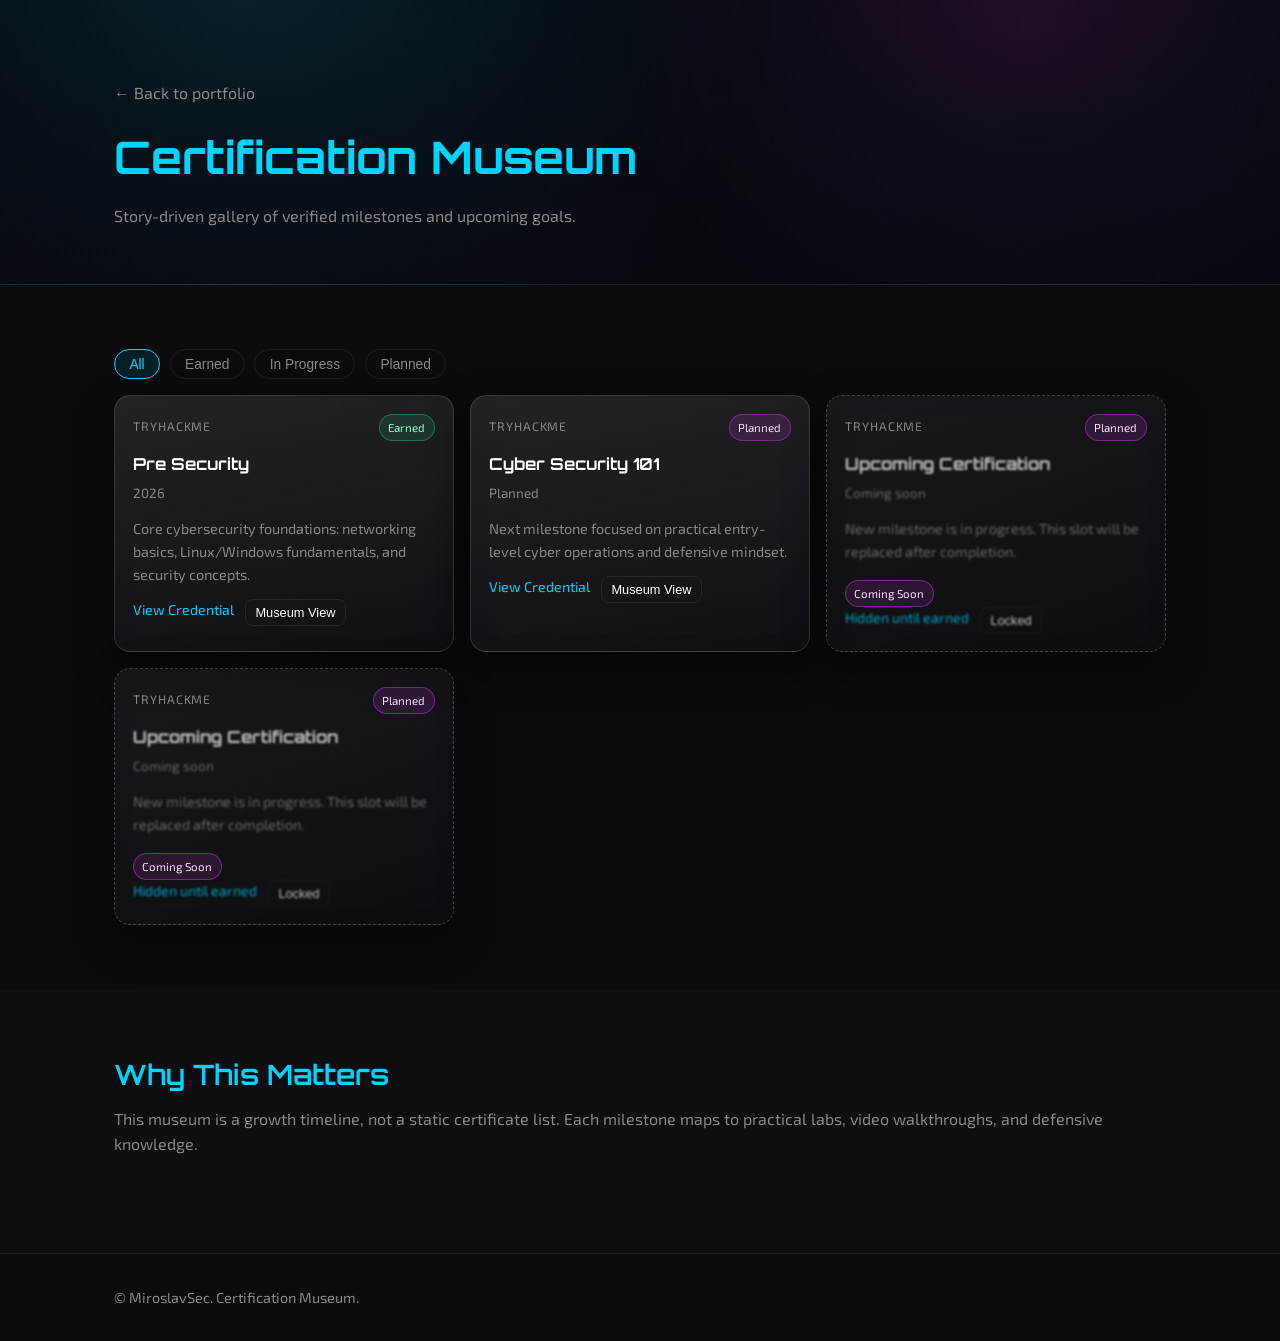
==== docs/certifications.html @ 4a41750f "Enhance portfolio website: certification museum, animations, and UI polish" ====
<!DOCTYPE html>
<html lang="en">
<head>
    <meta charset="UTF-8">
    <meta name="viewport" content="width=device-width, initial-scale=1.0">
    <meta name="description" content="MiroslavSec Certification Museum - verified cybersecurity learning milestones.">
    <title>MiroslavSec | Certification Museum</title>
    <link rel="preconnect" href="https://fonts.googleapis.com">
    <link rel="preconnect" href="https://fonts.gstatic.com" crossorigin>
    <link href="https://fonts.googleapis.com/css2?family=Orbitron:wght@400;600;700&family=Exo+2:wght@300;400;500&display=swap" rel="stylesheet">
    <link rel="stylesheet" href="styles.css">
    <link rel="stylesheet" href="certifications.css">
</head>
<body>
    <header class="museum-hero">
        <div class="museum-hero-overlay"></div>
        <div class="container museum-hero-content">
            <a class="museum-back" href="index.html">← Back to portfolio</a>
            <h1>Certification Museum</h1>
            <p>Story-driven gallery of verified milestones and upcoming goals.</p>
        </div>
    </header>

    <main class="museum-main">
        <section class="section">
            <div class="container">
                <div class="museum-filters" id="museum-filters">
                    <button class="museum-filter active" type="button" data-filter="all">All</button>
                    <button class="museum-filter" type="button" data-filter="earned">Earned</button>
                    <button class="museum-filter" type="button" data-filter="progress">In Progress</button>
                    <button class="museum-filter" type="button" data-filter="planned">Planned</button>
                </div>
                <div class="museum-grid" id="museum-grid"></div>
            </div>
        </section>

        <section class="section section-alt">
            <div class="container">
                <h2 class="section-title">Why This Matters</h2>
                <p class="section-desc">
                    This museum is a growth timeline, not a static certificate list. Each milestone maps to practical labs, video walkthroughs, and defensive knowledge.
                </p>
            </div>
        </section>
    </main>

    <div class="cert-modal" id="cert-modal" aria-hidden="true">
        <div class="cert-modal-backdrop" data-close-modal="true"></div>
        <article class="cert-modal-card" role="dialog" aria-modal="true" aria-labelledby="cert-modal-title">
            <button class="cert-modal-close" type="button" data-close-modal="true" aria-label="Close">×</button>
            <p class="cert-modal-issuer" id="cert-modal-issuer"></p>
            <h3 id="cert-modal-title"></h3>
            <p class="cert-modal-date" id="cert-modal-date"></p>
            <p class="cert-modal-desc" id="cert-modal-desc"></p>
            <div class="cert-modal-actions">
                <a id="cert-modal-credential" class="btn btn-secondary" href="#" target="_blank" rel="noopener noreferrer">View Credential</a>
            </div>
        </article>
    </div>

    <footer class="footer">
        <div class="container">
            <p>&copy; MiroslavSec. Certification Museum.</p>
        </div>
    </footer>

    <script src="certifications.js"></script>
</body>
</html>
---- docs/styles.css ----
/* Design system - banner aesthetic */
:root {
    --bg-dark: #0a0a0f;
    --bg-card: #111;
    --bg-alt: #0d0d12;
    --cyan: #00d4ff;
    --cyan-dim: rgba(0, 212, 255, 0.6);
    --magenta: #e040fb;
    --magenta-dim: rgba(224, 64, 251, 0.5);
    --text: #ffffff;
    --text-muted: #888;
    --border: rgba(255, 255, 255, 0.08);
    --glow-cyan: 0 0 20px rgba(0, 212, 255, 0.3);
    --glow-magenta: 0 0 20px rgba(224, 64, 251, 0.2);
    --font-heading: 'Orbitron', sans-serif;
    --font-body: 'Exo 2', sans-serif;
    --radius: 8px;
    --transition: 0.25s ease;
}

*,
*::before,
*::after {
    box-sizing: border-box;
}

html {
    scroll-behavior: smooth;
}

body {
    margin: 0;
    font-family: var(--font-body);
    background: var(--bg-dark);
    color: var(--text);
    line-height: 1.6;
    -webkit-font-smoothing: antialiased;
}

/* Hero */
.hero {
    position: relative;
    min-height: 50vh;
    display: flex;
    align-items: center;
    justify-content: center;
    overflow: hidden;
}

.hero-bg {
    position: absolute;
    inset: 0;
    background-size: cover;
    background-position: center;
    background-repeat: no-repeat;
}

.hero-overlay {
    position: absolute;
    inset: 0;
    background: linear-gradient(
        to bottom,
        rgba(10, 10, 15, 0.3) 0%,
        rgba(10, 10, 15, 0.7) 50%,
        var(--bg-dark) 100%
    );
}

.hero-content {
    position: relative;
    z-index: 1;
    text-align: center;
    padding: 2rem;
}

.hero-title {
    font-family: var(--font-heading);
    font-size: clamp(2rem, 6vw, 4rem);
    font-weight: 700;
    margin: 0;
    background: linear-gradient(90deg, var(--cyan), var(--magenta));
    -webkit-background-clip: text;
    -webkit-text-fill-color: transparent;
    background-clip: text;
    text-shadow: 0 0 40px var(--cyan-dim);
}

.hero-tagline {
    font-size: clamp(0.9rem, 2.5vw, 1.2rem);
    color: var(--text-muted);
    margin: 0.75rem 0 0;
    letter-spacing: 0.1em;
}

/* Container */
.container {
    max-width: 1100px;
    margin: 0 auto;
    padding: 0 1.5rem;
}

/* Sections */
.section {
    padding: 4rem 0;
}

.section-alt {
    background: var(--bg-alt);
}

.section-title {
    font-family: var(--font-heading);
    font-size: 1.75rem;
    font-weight: 600;
    margin: 0 0 0.5rem;
    color: var(--cyan);
}

.section-desc {
    color: var(--text-muted);
    margin: 0 0 2rem;
}

/* Proof grid */
.proof-grid {
    display: grid;
    grid-template-columns: repeat(auto-fill, minmax(220px, 1fr));
    gap: 1rem;
}

.proof-card {
    background: var(--bg-card);
    border: 1px solid var(--border);
    border-radius: var(--radius);
    padding: 1rem;
}

.proof-label {
    display: block;
    color: var(--text-muted);
    font-size: 0.85rem;
}

.proof-value {
    display: block;
    font-family: var(--font-heading);
    color: var(--cyan);
    font-size: 1.4rem;
    margin-top: 0.25rem;
}

.proof-meta {
    color: var(--text-muted);
    font-size: 0.85rem;
}

/* Track status board */
.track-grid {
    display: grid;
    grid-template-columns: repeat(auto-fill, minmax(240px, 1fr));
    gap: 1rem;
}

.track-card {
    background: var(--bg-card);
    border: 1px solid var(--border);
    border-radius: var(--radius);
    padding: 1.25rem;
}

.track-card h3 {
    margin: 0 0 0.5rem;
    font-family: var(--font-heading);
    font-size: 1rem;
}

.track-card p {
    margin: 0 0 0.8rem;
    color: var(--text-muted);
    font-size: 0.9rem;
}

.track-card.done {
    border-color: rgba(44, 182, 125, 0.4);
}

.track-card.progress {
    border-color: rgba(0, 212, 255, 0.45);
}

.track-card.planned {
    border-color: rgba(224, 64, 251, 0.35);
}

/* Certifications */
.cert-grid {
    display: grid;
    grid-template-columns: repeat(auto-fill, minmax(260px, 1fr));
    gap: 1rem;
}

.cert-card {
    position: relative;
    overflow: hidden;
    background: linear-gradient(160deg, rgba(255, 255, 255, 0.06), rgba(255, 255, 255, 0.02));
    border: 1px solid rgba(255, 255, 255, 0.15);
    border-radius: 14px;
    padding: 1.1rem;
    backdrop-filter: blur(9px);
    -webkit-backdrop-filter: blur(9px);
    box-shadow: 0 8px 30px rgba(0, 0, 0, 0.3), 0 0 0 1px rgba(0, 212, 255, 0.08) inset;
    transition: transform var(--transition), box-shadow var(--transition), border-color var(--transition);
    --mx: 50%;
    --my: 50%;
}

.cert-card:hover {
    transform: translateY(-3px);
    border-color: rgba(0, 212, 255, 0.5);
    box-shadow: 0 14px 42px rgba(0, 0, 0, 0.45), 0 0 28px rgba(0, 212, 255, 0.2);
}

.cert-card::before {
    content: '';
    position: absolute;
    inset: 0;
    background: radial-gradient(240px circle at var(--mx) var(--my), rgba(255, 255, 255, 0.22), rgba(255, 255, 255, 0));
    opacity: 0;
    transition: opacity var(--transition);
    pointer-events: none;
}

.cert-card:hover::before,
.cert-card:focus-within::before {
    opacity: 1;
}

.cert-top {
    display: flex;
    justify-content: space-between;
    align-items: center;
    gap: 0.5rem;
}

.cert-issuer {
    font-size: 0.8rem;
    color: var(--text-muted);
    text-transform: uppercase;
    letter-spacing: 0.08em;
}

.cert-status {
    font-size: 0.72rem;
    border-radius: 999px;
    padding: 0.2rem 0.55rem;
    border: 1px solid transparent;
}

.cert-status.earned {
    color: #7dffbe;
    background: rgba(44, 182, 125, 0.16);
    border-color: rgba(44, 182, 125, 0.4);
}

.cert-status.planned {
    color: #ffd6ff;
    background: rgba(224, 64, 251, 0.14);
    border-color: rgba(224, 64, 251, 0.35);
}

.cert-status.progress {
    color: #aeefff;
    background: rgba(0, 212, 255, 0.14);
    border-color: rgba(0, 212, 255, 0.35);
}

.cert-title {
    margin: 0.6rem 0 0.3rem;
    font-family: var(--font-heading);
    font-size: 1rem;
}

.cert-date {
    margin: 0;
    color: var(--text-muted);
    font-size: 0.85rem;
}

.cert-desc {
    margin: 0.7rem 0 0.9rem;
    color: var(--text-muted);
    font-size: 0.88rem;
}

.cert-link {
    color: var(--cyan);
    text-decoration: none;
    font-size: 0.88rem;
}

.cert-link:hover {
    text-decoration: underline;
}

/* About */
.about-text {
    max-width: 600px;
    margin: 0 0 1.5rem;
    color: var(--text-muted);
}

/* Buttons */
.btn {
    display: inline-block;
    padding: 0.75rem 1.5rem;
    font-family: var(--font-body);
    font-size: 0.95rem;
    font-weight: 500;
    text-decoration: none;
    border-radius: var(--radius);
    transition: box-shadow var(--transition), transform var(--transition);
}

.btn-primary {
    background: linear-gradient(135deg, var(--cyan), #00a8cc);
    color: var(--bg-dark);
    border: none;
}

.btn-primary:hover {
    box-shadow: var(--glow-cyan);
    transform: translateY(-2px);
}

.btn-secondary {
    background: transparent;
    color: var(--cyan);
    border: 2px solid var(--cyan);
}

.btn-secondary:hover {
    box-shadow: var(--glow-cyan);
    background: rgba(0, 212, 255, 0.1);
}

.btn-cta {
    background: linear-gradient(135deg, var(--magenta), #c2185b);
    color: white;
    border: none;
}

.btn-cta:hover {
    box-shadow: var(--glow-magenta);
    transform: translateY(-2px);
}

/* Lab grid */
.lab-grid {
    display: grid;
    grid-template-columns: repeat(auto-fill, minmax(280px, 1fr));
    gap: 1.5rem;
}

.lab-card {
    background: var(--bg-card);
    border: 1px solid var(--border);
    border-radius: var(--radius);
    padding: 1.5rem;
    transition: border-color var(--transition), box-shadow var(--transition);
}

.lab-card:hover {
    border-color: var(--cyan-dim);
    box-shadow: var(--glow-cyan);
}

.lab-card.lab-planned {
    opacity: 0.8;
}

.lab-card.lab-pentest .lab-number {
    color: var(--magenta);
}

.lab-number {
    display: inline-block;
    font-family: var(--font-heading);
    font-size: 0.85rem;
    color: var(--cyan);
    margin-bottom: 0.5rem;
}

.lab-card h3 {
    font-family: var(--font-heading);
    font-size: 1.1rem;
    margin: 0 0 0.5rem;
}

.lab-card p {
    color: var(--text-muted);
    font-size: 0.9rem;
    margin: 0 0 1rem;
}

.lab-links {
    display: flex;
    gap: 1rem;
}

.lab-links a {
    color: var(--cyan);
    text-decoration: none;
    font-size: 0.9rem;
}

.lab-links a:hover {
    text-decoration: underline;
}

.link-video {
    color: var(--magenta) !important;
}

.badge {
    font-size: 0.75rem;
    padding: 0.25rem 0.5rem;
    background: rgba(224, 64, 251, 0.2);
    color: var(--magenta);
    border-radius: 4px;
    margin-top: 0.5rem;
    display: inline-block;
}

/* Playlist tabs */
.playlist-tabs {
    display: flex;
    gap: 1rem;
    flex-wrap: wrap;
}
.playlist-tab {
    padding: 0.5rem 1rem;
    font-size: 0.9rem;
    color: var(--text-muted);
    border: 1px solid var(--border);
    border-radius: var(--radius);
    cursor: default;
}
.playlist-tab.active {
    color: var(--cyan);
    border-color: var(--cyan);
    background: rgba(0, 212, 255, 0.08);
}

/* TryHackMe - Hero link */
.hero-thm-link {
    display: inline-block;
    margin-top: 1.5rem;
    color: var(--cyan);
    text-decoration: none;
    font-size: 0.95rem;
    font-weight: 500;
    letter-spacing: 0.05em;
    transition: color var(--transition), transform var(--transition);
}

.hero-thm-link:hover {
    color: var(--magenta);
    transform: translateX(4px);
}

/* TryHackMe Section */
.tryhackme-section {
    background: linear-gradient(180deg, var(--bg-dark) 0%, rgba(44, 182, 125, 0.05) 50%, var(--bg-dark) 100%);
    border-top: 1px solid rgba(44, 182, 125, 0.2);
    border-bottom: 1px solid rgba(44, 182, 125, 0.2);
}

.thm-content {
    display: grid;
    gap: 2.5rem;
}

.thm-profile-card {
    display: flex;
    flex-wrap: wrap;
    align-items: center;
    gap: 2rem;
    padding: 2rem;
    background: var(--bg-card);
    border: 1px solid rgba(44, 182, 125, 0.3);
    border-radius: var(--radius);
    box-shadow: 0 0 30px rgba(44, 182, 125, 0.1);
}

.thm-badge-wrap {
    flex-shrink: 0;
}

.thm-profile-link {
    display: flex;
    flex-direction: column;
    align-items: center;
    gap: 0.25rem;
    text-decoration: none;
    color: var(--text);
    transition: color var(--transition);
}

.thm-profile-link:hover {
    color: #2cb67d;
}

.thm-username {
    font-family: var(--font-heading);
    font-size: 1.5rem;
    font-weight: 600;
    color: #2cb67d;
}

.thm-label {
    font-size: 0.8rem;
    color: var(--text-muted);
}

.thm-actions {
    display: flex;
    flex-wrap: wrap;
    gap: 1rem;
}

.btn-thm {
    background: linear-gradient(135deg, #2cb67d, #239b63);
    color: white;
    border: none;
}

.btn-thm:hover {
    box-shadow: 0 0 20px rgba(44, 182, 125, 0.4);
    transform: translateY(-2px);
}

.btn-thm-outline {
    background: transparent;
    color: #2cb67d;
    border: 2px solid #2cb67d;
}

.btn-thm-outline:hover {
    background: rgba(44, 182, 125, 0.1);
    box-shadow: 0 0 20px rgba(44, 182, 125, 0.2);
}

.thm-paths-title {
    font-family: var(--font-heading);
    font-size: 1.1rem;
    color: var(--text-muted);
    margin: 0 0 1rem;
}

.thm-paths-grid {
    display: grid;
    grid-template-columns: repeat(auto-fill, minmax(160px, 1fr));
    gap: 1rem;
}

.thm-path-card {
    display: flex;
    flex-direction: column;
    align-items: center;
    gap: 0.5rem;
    padding: 1.25rem 1rem;
    background: var(--bg-card);
    border: 1px solid var(--border);
    border-radius: var(--radius);
    color: var(--text);
    text-decoration: none;
    font-size: 0.9rem;
    transition: border-color var(--transition), box-shadow var(--transition), transform var(--transition);
}

.thm-path-card:hover {
    border-color: #2cb67d;
    box-shadow: 0 0 20px rgba(44, 182, 125, 0.2);
    transform: translateY(-2px);
}

.thm-path-icon {
    font-size: 1.5rem;
}

/* Video grid */
.video-grid {
    display: grid;
    grid-template-columns: repeat(auto-fill, minmax(300px, 1fr));
    gap: 2rem;
    margin-bottom: 2rem;
}

.video-filters {
    display: flex;
    flex-wrap: wrap;
    gap: 0.6rem;
    margin-bottom: 1rem;
}

.video-filter {
    background: transparent;
    color: var(--text-muted);
    border: 1px solid var(--border);
    border-radius: 999px;
    padding: 0.35rem 0.8rem;
    font-size: 0.85rem;
    cursor: pointer;
}

.video-filter.active {
    color: var(--cyan);
    border-color: var(--cyan);
    background: rgba(0, 212, 255, 0.1);
}

.video-card {
    background: var(--bg-card);
    border: 1px solid var(--border);
    border-radius: var(--radius);
    overflow: hidden;
    transition: border-color var(--transition), box-shadow var(--transition);
}

.video-card:hover {
    border-color: var(--cyan-dim);
    box-shadow: var(--glow-cyan);
}

.video-wrapper {
    position: relative;
    padding-bottom: 56.25%;
    height: 0;
}

.video-wrapper iframe {
    position: absolute;
    top: 0;
    left: 0;
    width: 100%;
    height: 100%;
}

.video-card p {
    padding: 1rem;
    margin: 0;
    font-size: 0.95rem;
    color: var(--text-muted);
}

/* Connect */
.connect-links {
    display: flex;
    gap: 1.5rem;
    flex-wrap: wrap;
}

.connect-link {
    display: flex;
    align-items: center;
    justify-content: center;
    width: 48px;
    height: 48px;
    color: var(--text-muted);
    border: 2px solid var(--border);
    border-radius: 50%;
    transition: color var(--transition), border-color var(--transition), box-shadow var(--transition);
}

.connect-link:hover {
    color: var(--cyan);
    border-color: var(--cyan);
    box-shadow: var(--glow-cyan);
}

/* Footer */
.footer {
    padding: 2rem 0;
    border-top: 1px solid var(--border);
}

.footer p {
    margin: 0;
    font-size: 0.9rem;
    color: var(--text-muted);
}

/* Responsive */
@media (max-width: 768px) {
    .hero {
        min-height: 40vh;
    }

    .section {
        padding: 3rem 0;
    }

    .thm-profile-card {
        flex-direction: column;
        text-align: center;
    }

    .thm-actions {
        justify-content: center;
    }

    .thm-paths-grid {
        grid-template-columns: repeat(2, 1fr);
    }

    .lab-grid {
        grid-template-columns: 1fr;
    }

    .video-grid {
        grid-template-columns: 1fr;
    }

    .cert-card {
        backdrop-filter: blur(6px);
        -webkit-backdrop-filter: blur(6px);
    }
}

@media (max-width: 480px) {
    .thm-paths-grid {
        grid-template-columns: 1fr;
    }
}

@media (hover: none) {
    .cert-card::before {
        opacity: 0.35;
        background: radial-gradient(220px circle at 50% 20%, rgba(255, 255, 255, 0.16), rgba(255, 255, 255, 0));
    }
}

@media (prefers-reduced-motion: reduce) {
    .cert-card {
        transition: none;
    }

    .cert-card::before {
        transition: none;
    }
}
---- docs/certifications.css ----
.museum-hero {
    position: relative;
    padding: 5rem 0 3.5rem;
    background:
        radial-gradient(1000px circle at 20% 0%, rgba(0, 212, 255, 0.16), transparent 50%),
        radial-gradient(800px circle at 80% 10%, rgba(224, 64, 251, 0.15), transparent 50%),
        #080a10;
    border-bottom: 1px solid rgba(255, 255, 255, 0.08);
}

.museum-hero-overlay {
    position: absolute;
    inset: 0;
    background: linear-gradient(to bottom, rgba(0, 0, 0, 0.25), rgba(8, 10, 16, 0.85));
}

.museum-hero-content {
    position: relative;
    z-index: 1;
}

.museum-hero h1 {
    margin: 0;
    font-family: var(--font-heading);
    font-size: clamp(1.8rem, 4vw, 2.8rem);
    color: var(--cyan);
}

.museum-hero p {
    margin: 0.6rem 0 0;
    color: var(--text-muted);
}

.museum-back {
    display: inline-block;
    margin-bottom: 1rem;
    color: var(--text-muted);
    text-decoration: none;
}

.museum-back:hover {
    color: var(--cyan);
}

.museum-filters {
    display: flex;
    flex-wrap: wrap;
    gap: 0.6rem;
    margin-bottom: 1rem;
}

.museum-filter {
    border: 1px solid var(--border);
    background: transparent;
    color: var(--text-muted);
    border-radius: 999px;
    padding: 0.4rem 0.9rem;
    font-size: 0.86rem;
    cursor: pointer;
}

.museum-filter.active {
    border-color: var(--cyan);
    color: var(--cyan);
    background: rgba(0, 212, 255, 0.1);
}

.museum-grid {
    display: grid;
    grid-template-columns: repeat(auto-fill, minmax(310px, 1fr));
    gap: 1rem;
}

.museum-card {
    position: relative;
    overflow: hidden;
    border-radius: 16px;
    border: 1px solid rgba(255, 255, 255, 0.14);
    background: linear-gradient(170deg, rgba(255, 255, 255, 0.1), rgba(255, 255, 255, 0.02));
    backdrop-filter: blur(10px);
    -webkit-backdrop-filter: blur(10px);
    box-shadow: 0 16px 40px rgba(0, 0, 0, 0.45);
    padding: 1.1rem;
    transition: transform 0.25s ease, border-color 0.25s ease, box-shadow 0.25s ease;
    --mx: 50%;
    --my: 50%;
}

.museum-card.reveal {
    opacity: 0;
    transform: translateY(18px);
    animation: museumReveal 0.55s ease forwards;
}

.museum-card::before {
    content: '';
    position: absolute;
    inset: 0;
    background: radial-gradient(280px circle at var(--mx) var(--my), rgba(255, 255, 255, 0.25), rgba(255, 255, 255, 0));
    opacity: 0;
    transition: opacity 0.25s ease;
    pointer-events: none;
}

.museum-card:hover,
.museum-card:focus-within {
    transform: translateY(-4px);
    border-color: rgba(0, 212, 255, 0.45);
    box-shadow: 0 20px 44px rgba(0, 0, 0, 0.55), 0 0 26px rgba(0, 212, 255, 0.22);
}

.museum-card:hover::before,
.museum-card:focus-within::before {
    opacity: 1;
}

.museum-card-top {
    display: flex;
    justify-content: space-between;
    align-items: center;
    gap: 0.5rem;
}

.museum-issuer {
    font-size: 0.77rem;
    letter-spacing: 0.08em;
    text-transform: uppercase;
    color: var(--text-muted);
}

.museum-status {
    font-size: 0.72rem;
    border-radius: 999px;
    padding: 0.2rem 0.56rem;
    border: 1px solid transparent;
}

.museum-status.earned { color: #8bffcb; border-color: rgba(44, 182, 125, 0.45); background: rgba(44, 182, 125, 0.16); }
.museum-status.progress { color: #b7f4ff; border-color: rgba(0, 212, 255, 0.42); background: rgba(0, 212, 255, 0.14); }
.museum-status.planned { color: #ffd8ff; border-color: rgba(224, 64, 251, 0.4); background: rgba(224, 64, 251, 0.13); }

.museum-title {
    margin: 0.65rem 0 0.35rem;
    font-family: var(--font-heading);
    font-size: 1.03rem;
}

.museum-date {
    margin: 0;
    color: var(--text-muted);
    font-size: 0.84rem;
}

.museum-desc {
    margin: 0.8rem 0;
    color: var(--text-muted);
    font-size: 0.9rem;
}

.museum-actions {
    display: flex;
    flex-wrap: wrap;
    gap: 0.7rem;
}

.museum-link {
    color: var(--cyan);
    text-decoration: none;
    font-size: 0.88rem;
}

.museum-link:hover {
    text-decoration: underline;
}

.museum-open {
    background: transparent;
    border: 1px solid var(--border);
    color: var(--text);
    border-radius: 8px;
    padding: 0.3rem 0.6rem;
    font-size: 0.8rem;
    cursor: pointer;
}

.museum-open:hover {
    border-color: var(--cyan);
    color: var(--cyan);
}

.museum-card.placeholder {
    border-style: dashed;
    border-color: rgba(255, 255, 255, 0.2);
    background: linear-gradient(160deg, rgba(255, 255, 255, 0.06), rgba(255, 255, 255, 0.01));
}

.museum-card.placeholder .museum-title,
.museum-card.placeholder .museum-date,
.museum-card.placeholder .museum-desc,
.museum-card.placeholder .museum-link,
.museum-card.placeholder .museum-open {
    filter: blur(1.2px);
    opacity: 0.75;
}

.museum-coming {
    display: inline-block;
    margin-top: 0.25rem;
    font-size: 0.72rem;
    border-radius: 999px;
    padding: 0.2rem 0.55rem;
    color: #ffd8ff;
    border: 1px solid rgba(224, 64, 251, 0.4);
    background: rgba(224, 64, 251, 0.12);
}

.cert-modal {
    position: fixed;
    inset: 0;
    display: none;
    z-index: 30;
}

.cert-modal.show {
    display: block;
}

.cert-modal-backdrop {
    position: absolute;
    inset: 0;
    background: rgba(0, 0, 0, 0.72);
}

.cert-modal-card {
    position: relative;
    z-index: 1;
    max-width: 620px;
    margin: 8vh auto 0;
    background: #10131a;
    border: 1px solid rgba(255, 255, 255, 0.14);
    border-radius: 14px;
    padding: 1.3rem;
    width: calc(100% - 2rem);
}

.cert-modal-close {
    position: absolute;
    top: 0.45rem;
    right: 0.55rem;
    border: 0;
    background: transparent;
    color: var(--text-muted);
    font-size: 1.35rem;
    cursor: pointer;
}

.cert-modal-close:hover {
    color: var(--cyan);
}

.cert-modal-issuer {
    margin: 0;
    color: var(--text-muted);
    text-transform: uppercase;
    letter-spacing: 0.08em;
    font-size: 0.74rem;
}

.cert-modal-card h3 {
    margin: 0.55rem 0 0.35rem;
    font-family: var(--font-heading);
}

.cert-modal-date {
    margin: 0;
    color: var(--text-muted);
    font-size: 0.9rem;
}

.cert-modal-desc {
    margin: 0.8rem 0 1rem;
    color: var(--text-muted);
}

@keyframes museumReveal {
    from {
        opacity: 0;
        transform: translateY(18px);
    }
    to {
        opacity: 1;
        transform: translateY(0);
    }
}

@media (prefers-reduced-motion: reduce) {
    .museum-card.reveal {
        animation: none;
        opacity: 1;
        transform: none;
    }
}
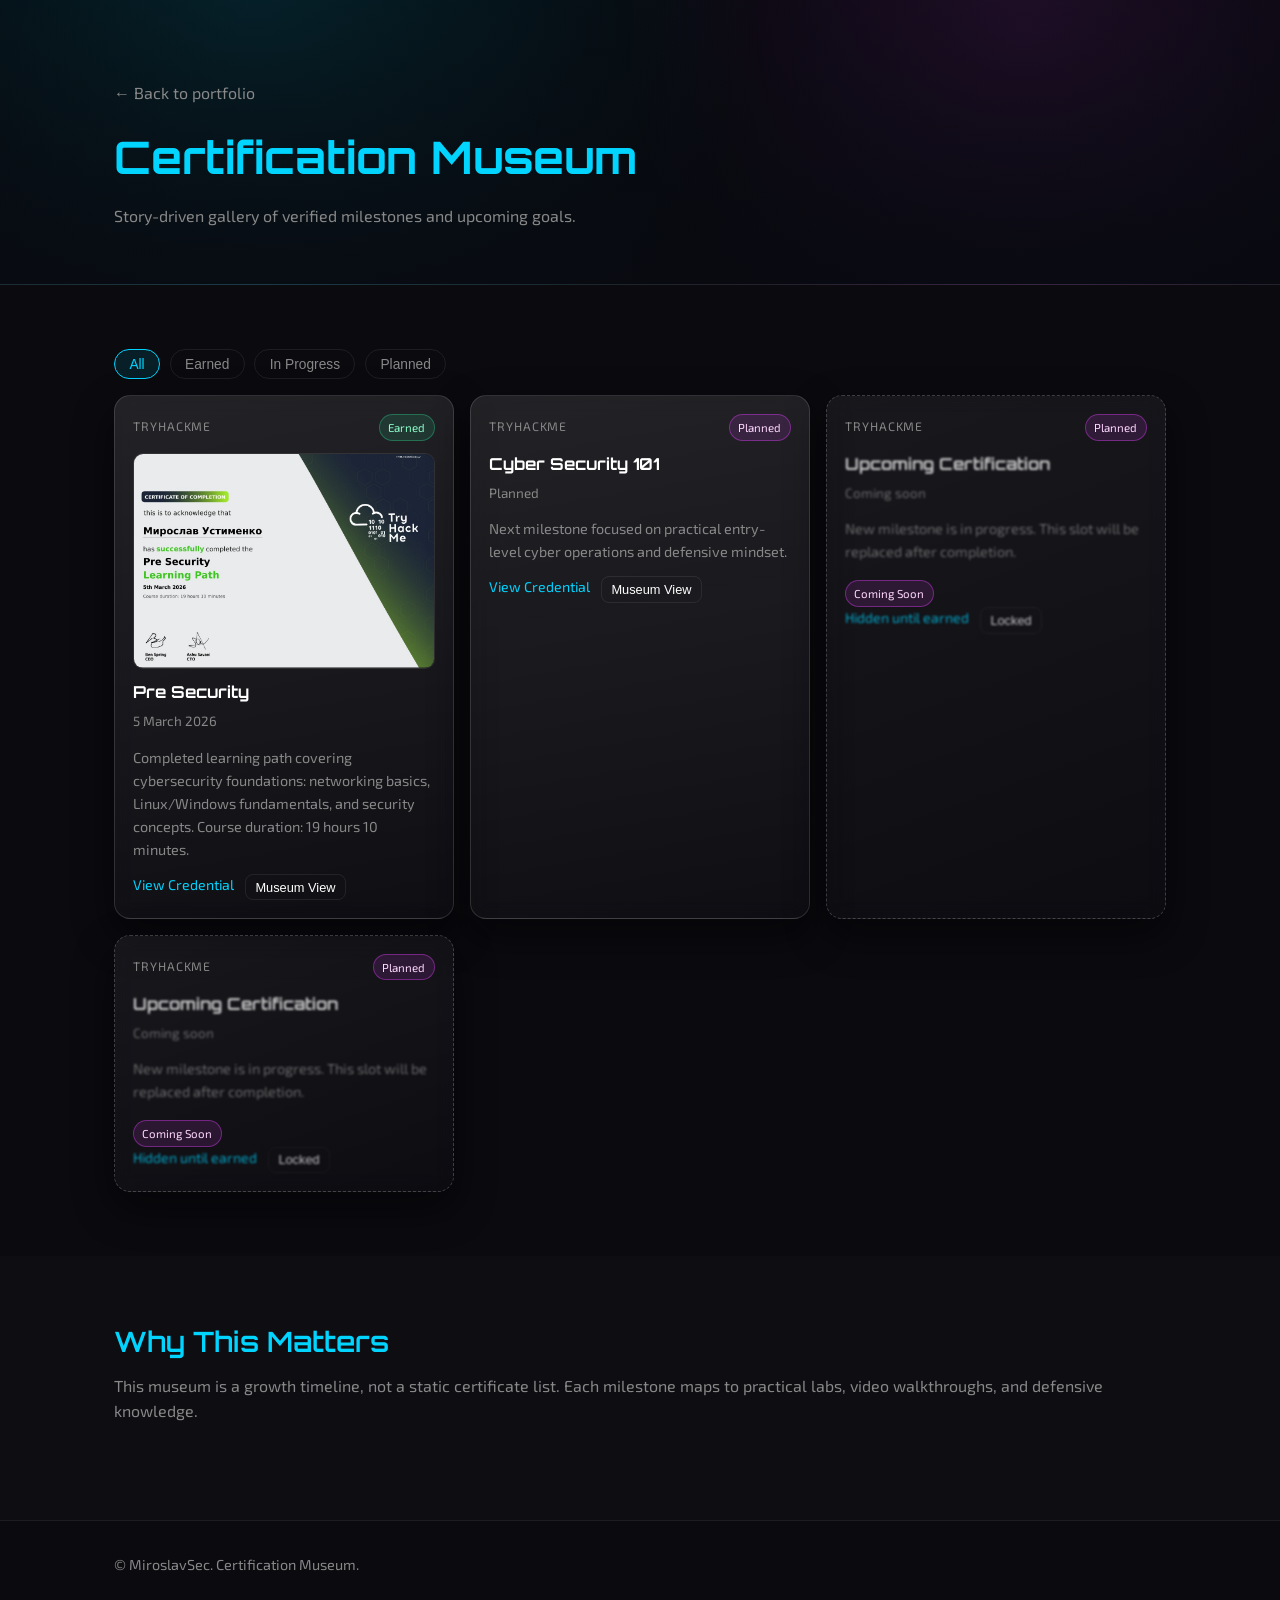
==== commit 7c4cf77e: "docs: add Nmap lab 4 video and certificate image support" ====
--- a/docs/certifications.html
+++ b/docs/certifications.html
@@ -48,6 +48,7 @@
         <div class="cert-modal-backdrop" data-close-modal="true"></div>
         <article class="cert-modal-card" role="dialog" aria-modal="true" aria-labelledby="cert-modal-title">
             <button class="cert-modal-close" type="button" data-close-modal="true" aria-label="Close">×</button>
+            <img class="cert-modal-image" id="cert-modal-image" src="" alt="Certificate preview" hidden>
             <p class="cert-modal-issuer" id="cert-modal-issuer"></p>
             <h3 id="cert-modal-title"></h3>
             <p class="cert-modal-date" id="cert-modal-date"></p>
--- a/docs/styles.css
+++ b/docs/styles.css
@@ -431,24 +431,33 @@
     display: inline-block;
 }
 
-/* Playlist tabs */
-.playlist-tabs {
-    display: flex;
+/* YouTube / playlist */
+.playlist-links {
+    display: flex;
+    flex-wrap: wrap;
     gap: 1rem;
-    flex-wrap: wrap;
-}
-.playlist-tab {
-    padding: 0.5rem 1rem;
+    align-items: center;
+    margin-bottom: 1rem;
+}
+
+.playlist-note {
     font-size: 0.9rem;
     color: var(--text-muted);
-    border: 1px solid var(--border);
-    border-radius: var(--radius);
-    cursor: default;
-}
-.playlist-tab.active {
-    color: var(--cyan);
-    border-color: var(--cyan);
-    background: rgba(0, 212, 255, 0.08);
+    max-width: 52rem;
+    margin: 0;
+    line-height: 1.55;
+}
+
+.lab-repo-only {
+    border-color: rgba(0, 212, 255, 0.25);
+}
+
+.lab-note {
+    display: block;
+    margin-top: 0.5rem;
+    font-size: 0.75rem;
+    color: var(--text-muted);
+    font-style: italic;
 }
 
 /* TryHackMe - Hero link */
--- a/docs/certifications.css
+++ b/docs/certifications.css
@@ -121,6 +121,21 @@
     gap: 0.5rem;
 }
 
+.museum-image-wrap {
+    margin: 0.75rem 0 0.5rem;
+    border: 1px solid rgba(255, 255, 255, 0.12);
+    border-radius: 10px;
+    overflow: hidden;
+    background: rgba(0, 0, 0, 0.25);
+}
+
+.museum-image {
+    display: block;
+    width: 100%;
+    height: auto;
+    object-fit: cover;
+}
+
 .museum-issuer {
     font-size: 0.77rem;
     letter-spacing: 0.08em;
@@ -243,6 +258,16 @@
     width: calc(100% - 2rem);
 }
 
+.cert-modal-image {
+    display: block;
+    width: 100%;
+    max-height: 280px;
+    object-fit: cover;
+    border-radius: 10px;
+    border: 1px solid rgba(255, 255, 255, 0.14);
+    margin: 0.2rem 0 0.9rem;
+}
+
 .cert-modal-close {
     position: absolute;
     top: 0.45rem;
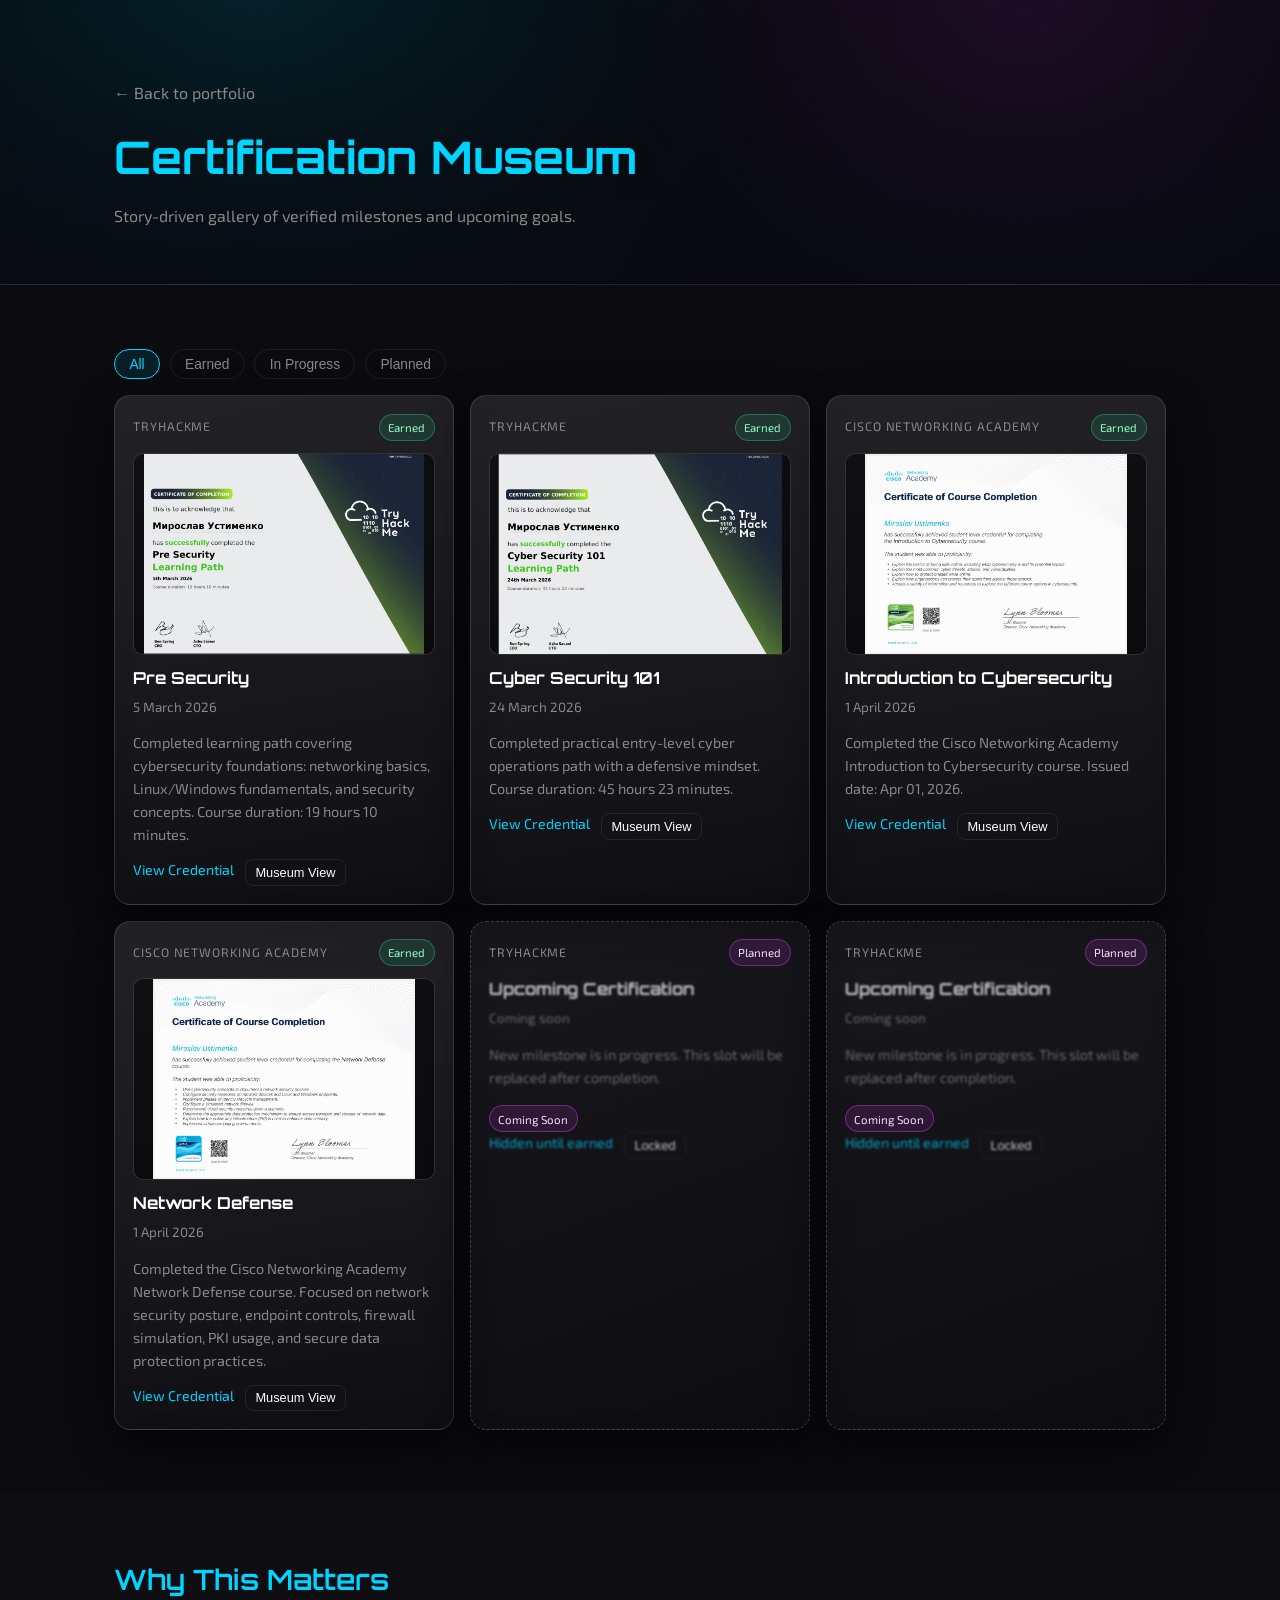
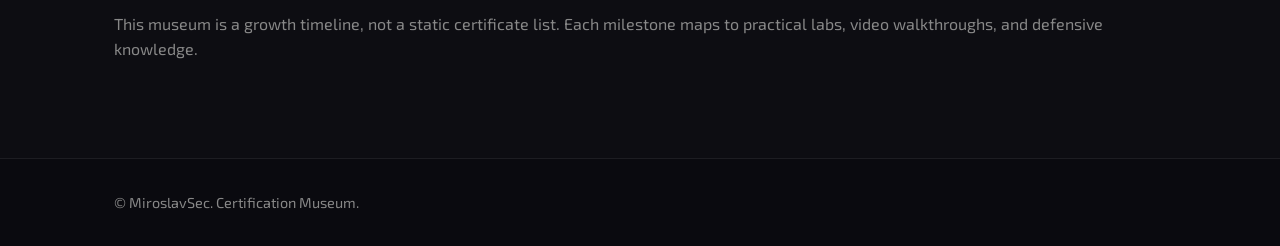
==== commit 7de1012b: "milestone: completed Cisco certifications and upgraded certification museum 🎉" ====
--- a/docs/certifications.html
+++ b/docs/certifications.html
@@ -55,6 +55,7 @@
             <p class="cert-modal-desc" id="cert-modal-desc"></p>
             <div class="cert-modal-actions">
                 <a id="cert-modal-credential" class="btn btn-secondary" href="#" target="_blank" rel="noopener noreferrer">View Credential</a>
+                <a id="cert-modal-image-link" class="btn btn-secondary" href="#" target="_blank" rel="noopener noreferrer" hidden>Open Full Image</a>
             </div>
         </article>
     </div>
--- a/docs/certifications.css
+++ b/docs/certifications.css
@@ -132,8 +132,9 @@
 .museum-image {
     display: block;
     width: 100%;
-    height: auto;
-    object-fit: cover;
+    height: 200px;
+    object-fit: contain;
+    background: rgba(0, 0, 0, 0.32);
 }
 
 .museum-issuer {
@@ -249,20 +250,23 @@
 .cert-modal-card {
     position: relative;
     z-index: 1;
-    max-width: 620px;
-    margin: 8vh auto 0;
+    max-width: 980px;
+    margin: 3vh auto 0;
     background: #10131a;
     border: 1px solid rgba(255, 255, 255, 0.14);
     border-radius: 14px;
     padding: 1.3rem;
     width: calc(100% - 2rem);
+    max-height: 94vh;
+    overflow: auto;
 }
 
 .cert-modal-image {
     display: block;
     width: 100%;
-    max-height: 280px;
-    object-fit: cover;
+    max-height: 68vh;
+    object-fit: contain;
+    background: rgba(0, 0, 0, 0.38);
     border-radius: 10px;
     border: 1px solid rgba(255, 255, 255, 0.14);
     margin: 0.2rem 0 0.9rem;
